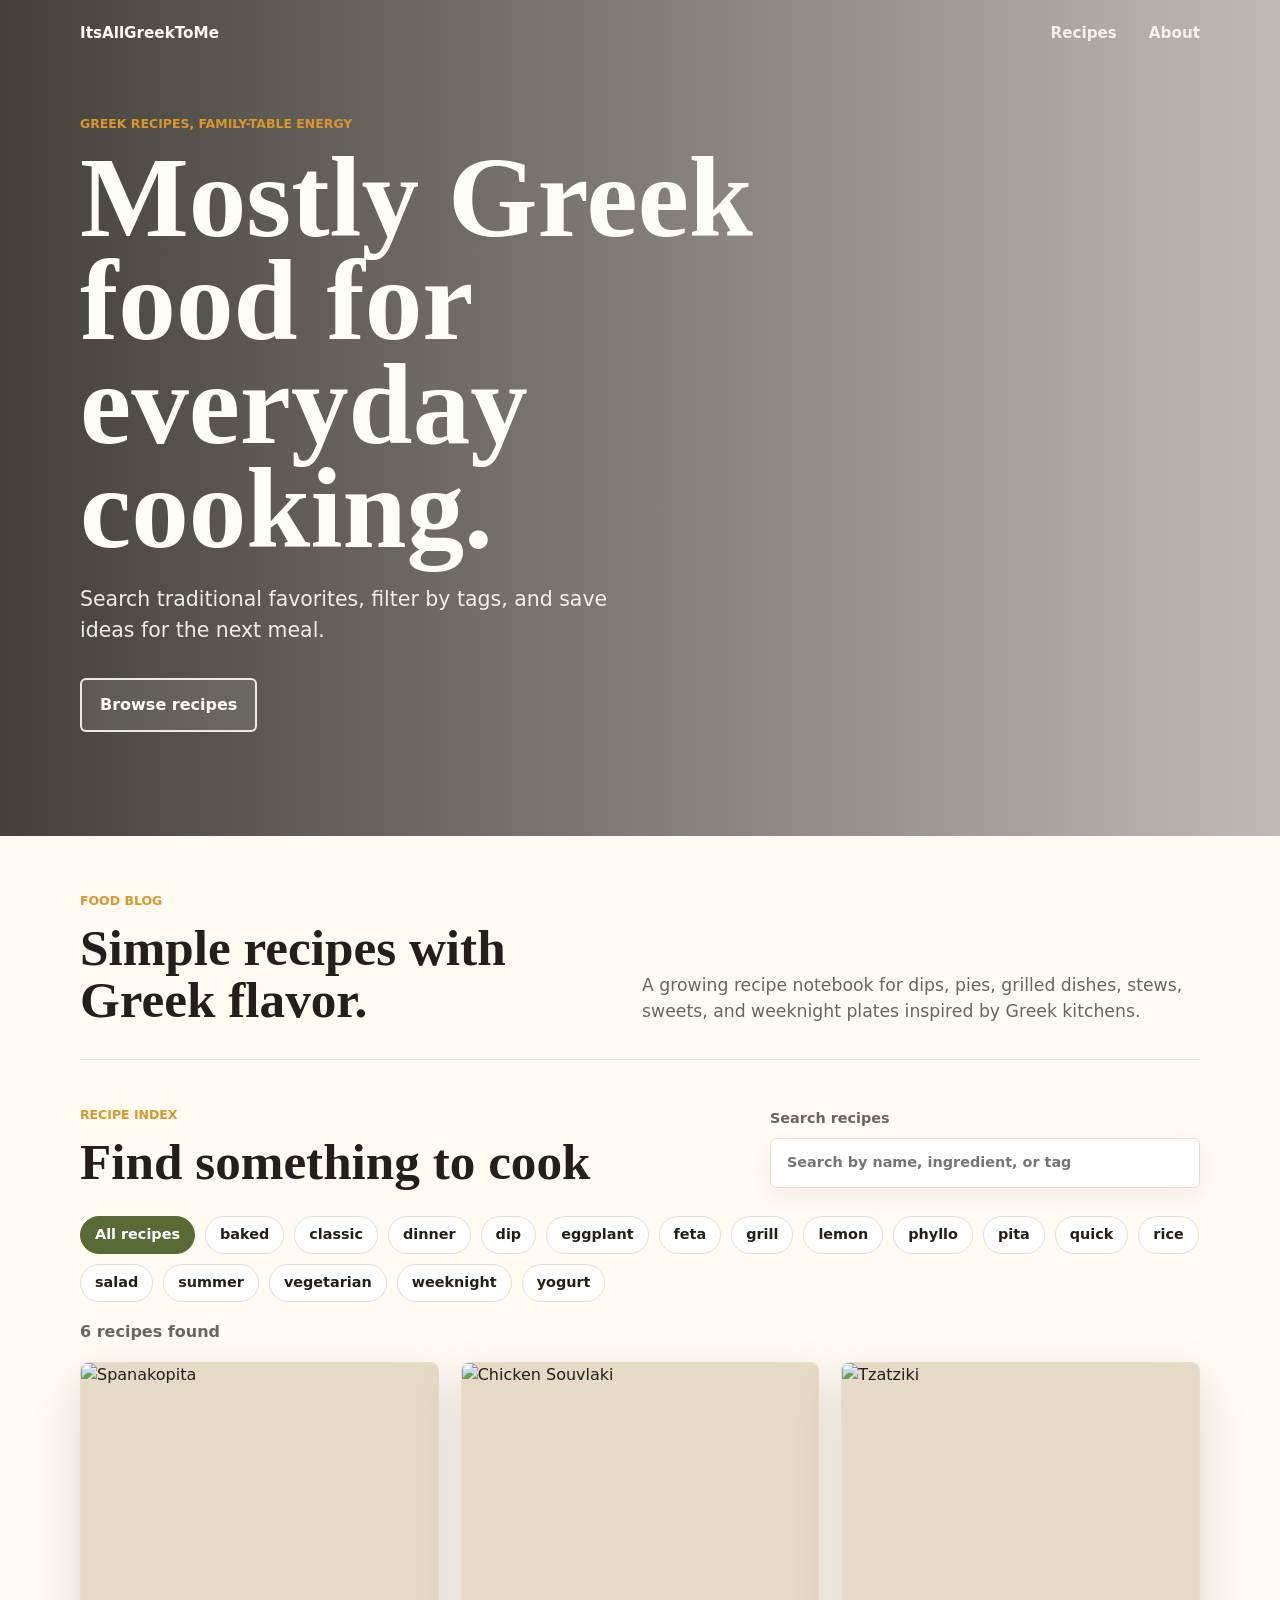
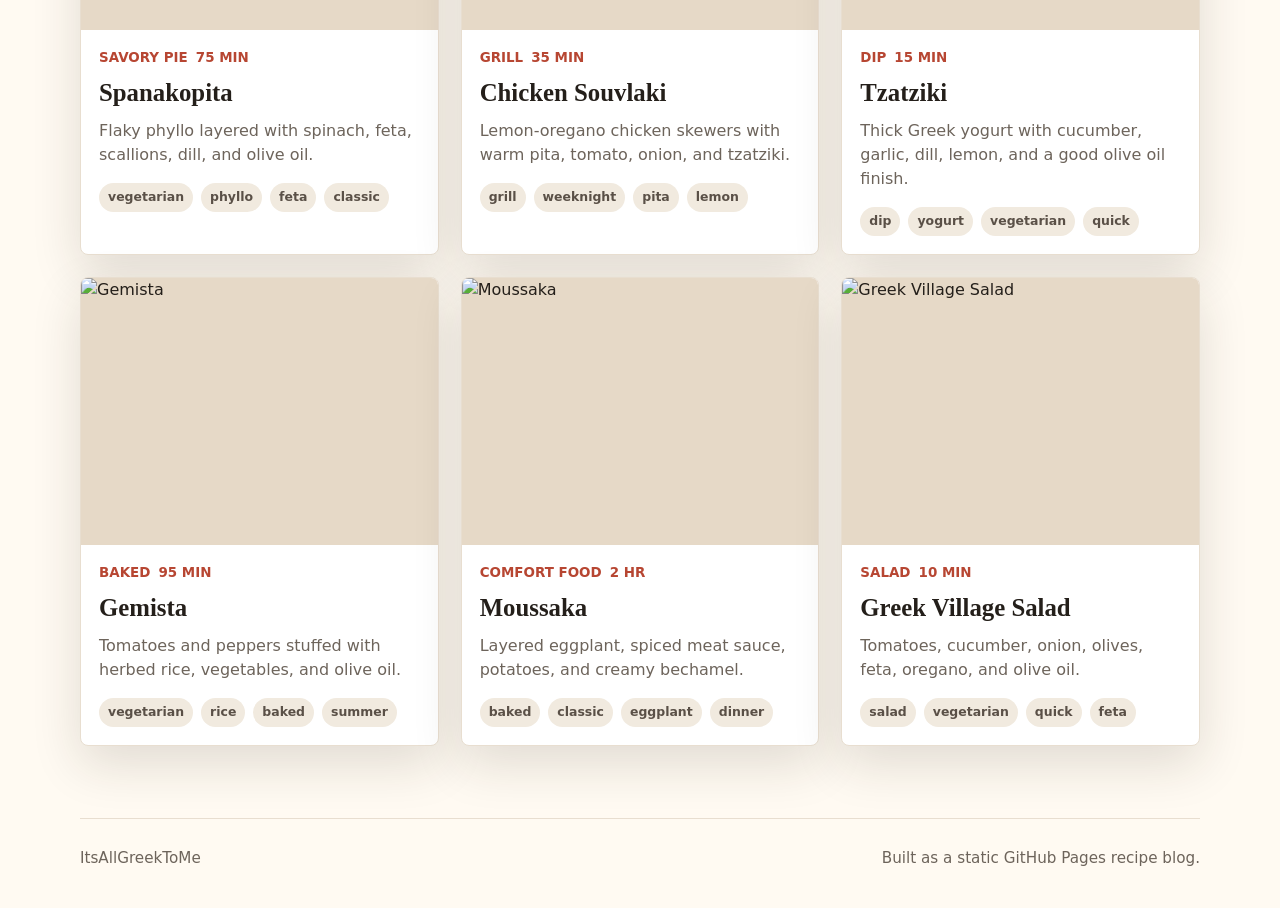
==== index.html @ 0c84d238 "Create static recipe blog" ====
<!doctype html>
<html lang="en">
  <head>
    <meta charset="utf-8" />
    <meta name="viewport" content="width=device-width, initial-scale=1" />
    <title>ItsAllGreekToMe</title>
    <meta
      name="description"
      content="A Greek food blog with traditional recipes, tags, and quick search."
    />
    <link rel="preconnect" href="https://images.unsplash.com" />
    <link rel="stylesheet" href="styles.css" />
  </head>
  <body>
    <header class="site-header">
      <nav class="nav" aria-label="Main navigation">
        <a class="brand" href="#top">ItsAllGreekToMe</a>
        <a href="#recipes">Recipes</a>
        <a href="#about">About</a>
      </nav>

      <section class="hero" id="top">
        <div class="hero-content">
          <p class="eyebrow">Greek recipes, family-table energy</p>
          <h1>Mostly Greek food for everyday cooking.</h1>
          <p>
            Search traditional favorites, filter by tags, and save ideas for
            the next meal.
          </p>
          <a class="hero-link" href="#recipes">Browse recipes</a>
        </div>
      </section>
    </header>

    <main>
      <section class="intro" id="about" aria-labelledby="about-title">
        <div>
          <p class="section-kicker">Food Blog</p>
          <h2 id="about-title">Simple recipes with Greek flavor.</h2>
        </div>
        <p>
          A growing recipe notebook for dips, pies, grilled dishes, stews,
          sweets, and weeknight plates inspired by Greek kitchens.
        </p>
      </section>

      <section class="recipe-section" id="recipes" aria-labelledby="recipes-title">
        <div class="section-heading">
          <div>
            <p class="section-kicker">Recipe Index</p>
            <h2 id="recipes-title">Find something to cook</h2>
          </div>
          <label class="search-label">
            <span>Search recipes</span>
            <input
              id="recipe-search"
              type="search"
              placeholder="Search by name, ingredient, or tag"
              autocomplete="off"
            />
          </label>
        </div>

        <div class="tag-bar" id="tag-bar" aria-label="Filter recipes by tag"></div>
        <div class="result-count" id="result-count" aria-live="polite"></div>
        <div class="recipe-grid" id="recipe-grid"></div>
      </section>
    </main>

    <footer class="footer">
      <p>ItsAllGreekToMe</p>
      <p>Built as a static GitHub Pages recipe blog.</p>
    </footer>

    <script src="script.js"></script>
  </body>
</html>
---- styles.css ----
:root {
  color-scheme: light;
  --ink: #241f1a;
  --muted: #6d645b;
  --paper: #fffaf2;
  --surface: #ffffff;
  --line: #e8ded0;
  --olive: #596b35;
  --tomato: #b74632;
  --sea: #2f6f73;
  --honey: #d9972b;
  --shadow: 0 18px 50px rgba(46, 35, 20, 0.14);
}

* {
  box-sizing: border-box;
}

html {
  scroll-behavior: smooth;
}

body {
  margin: 0;
  background: var(--paper);
  color: var(--ink);
  font-family:
    Inter, ui-sans-serif, system-ui, -apple-system, BlinkMacSystemFont, "Segoe UI",
    sans-serif;
  line-height: 1.5;
}

a {
  color: inherit;
}

.site-header {
  min-height: 92vh;
  background:
    linear-gradient(90deg, rgba(26, 22, 17, 0.82), rgba(26, 22, 17, 0.28)),
    url("https://images.unsplash.com/photo-1540189549336-e6e99c3679fe?auto=format&fit=crop&w=1800&q=80")
      center / cover;
  color: #fffdf8;
}

.nav {
  display: flex;
  align-items: center;
  justify-content: flex-end;
  gap: clamp(1rem, 3vw, 2rem);
  width: min(1120px, calc(100% - 32px));
  margin: 0 auto;
  padding: 22px 0;
}

.nav a {
  text-decoration: none;
  font-size: 0.95rem;
  font-weight: 700;
}

.nav a:not(.brand) {
  opacity: 0.86;
}

.brand {
  margin-right: auto;
  font-size: clamp(1.15rem, 2vw, 1.45rem);
}

.hero {
  display: flex;
  align-items: center;
  min-height: calc(92vh - 74px);
  width: min(1120px, calc(100% - 32px));
  margin: 0 auto;
  padding: 48px 0 104px;
}

.hero-content {
  max-width: 680px;
}

.eyebrow,
.section-kicker {
  margin: 0 0 12px;
  color: var(--honey);
  font-size: 0.78rem;
  font-weight: 800;
  letter-spacing: 0;
  text-transform: uppercase;
}

.hero h1 {
  max-width: 12ch;
  margin: 0;
  font-family: Georgia, "Times New Roman", serif;
  font-size: clamp(3.1rem, 9vw, 7.7rem);
  line-height: 0.9;
  letter-spacing: 0;
}

.hero p:not(.eyebrow) {
  max-width: 560px;
  margin: 24px 0 0;
  color: rgba(255, 253, 248, 0.9);
  font-size: clamp(1.05rem, 2vw, 1.28rem);
}

.hero-link {
  display: inline-flex;
  align-items: center;
  margin-top: 32px;
  padding: 13px 18px;
  border: 2px solid rgba(255, 253, 248, 0.88);
  border-radius: 6px;
  background: rgba(255, 253, 248, 0.1);
  text-decoration: none;
  font-weight: 800;
}

main {
  width: min(1120px, calc(100% - 32px));
  margin: 0 auto;
}

.intro {
  display: grid;
  grid-template-columns: minmax(0, 0.95fr) minmax(280px, 1fr);
  gap: 32px;
  padding: 56px 0 34px;
  border-bottom: 1px solid var(--line);
}

.intro h2,
.section-heading h2 {
  margin: 0;
  font-family: Georgia, "Times New Roman", serif;
  font-size: clamp(2rem, 4vw, 3.3rem);
  line-height: 1;
  letter-spacing: 0;
}

.intro p:last-child {
  align-self: end;
  margin: 0;
  color: var(--muted);
  font-size: 1.08rem;
}

.recipe-section {
  padding: 46px 0 72px;
}

.section-heading {
  display: grid;
  grid-template-columns: minmax(0, 1fr) minmax(280px, 430px);
  gap: 24px;
  align-items: end;
}

.search-label {
  display: grid;
  gap: 8px;
  color: var(--muted);
  font-size: 0.9rem;
  font-weight: 800;
}

.search-label input {
  width: 100%;
  min-height: 50px;
  border: 1px solid var(--line);
  border-radius: 6px;
  background: var(--surface);
  color: var(--ink);
  font: inherit;
  padding: 0 16px;
  outline: none;
  box-shadow: 0 8px 24px rgba(46, 35, 20, 0.06);
}

.search-label input:focus {
  border-color: var(--sea);
  box-shadow: 0 0 0 4px rgba(47, 111, 115, 0.16);
}

.tag-bar {
  display: flex;
  flex-wrap: wrap;
  gap: 10px;
  margin-top: 28px;
}

.tag-button {
  min-height: 38px;
  border: 1px solid var(--line);
  border-radius: 999px;
  background: var(--surface);
  color: var(--ink);
  cursor: pointer;
  font: inherit;
  font-size: 0.9rem;
  font-weight: 800;
  padding: 0 14px;
}

.tag-button[aria-pressed="true"] {
  border-color: var(--olive);
  background: var(--olive);
  color: white;
}

.result-count {
  min-height: 24px;
  margin-top: 18px;
  color: var(--muted);
  font-weight: 700;
}

.recipe-grid {
  display: grid;
  grid-template-columns: repeat(3, minmax(0, 1fr));
  gap: 22px;
  margin-top: 18px;
}

.recipe-card {
  overflow: hidden;
  border: 1px solid var(--line);
  border-radius: 8px;
  background: var(--surface);
  box-shadow: var(--shadow);
}

.recipe-card img {
  display: block;
  width: 100%;
  aspect-ratio: 4 / 3;
  object-fit: cover;
  background: #e6d9c7;
}

.recipe-body {
  padding: 18px;
}

.recipe-meta {
  display: flex;
  flex-wrap: wrap;
  gap: 8px;
  margin-bottom: 12px;
  color: var(--tomato);
  font-size: 0.84rem;
  font-weight: 900;
  text-transform: uppercase;
}

.recipe-card h3 {
  margin: 0;
  font-family: Georgia, "Times New Roman", serif;
  font-size: 1.55rem;
  line-height: 1.08;
  letter-spacing: 0;
}

.recipe-card p {
  margin: 12px 0 0;
  color: var(--muted);
}

.recipe-tags {
  display: flex;
  flex-wrap: wrap;
  gap: 8px;
  margin-top: 16px;
}

.recipe-tags span {
  border-radius: 999px;
  background: #f1eadf;
  color: #5a5047;
  font-size: 0.78rem;
  font-weight: 800;
  padding: 5px 9px;
}

.empty-state {
  grid-column: 1 / -1;
  padding: 40px;
  border: 1px dashed var(--line);
  border-radius: 8px;
  background: rgba(255, 255, 255, 0.6);
  color: var(--muted);
  text-align: center;
  font-weight: 800;
}

.footer {
  display: flex;
  justify-content: space-between;
  gap: 20px;
  border-top: 1px solid var(--line);
  color: var(--muted);
  width: min(1120px, calc(100% - 32px));
  margin: 0 auto;
  padding: 28px 0 38px;
  font-size: 0.95rem;
}

.footer p {
  margin: 0;
}

@media (max-width: 820px) {
  .site-header {
    min-height: 86vh;
  }

  .hero {
    min-height: calc(86vh - 74px);
    padding-bottom: 84px;
  }

  .intro,
  .section-heading {
    grid-template-columns: 1fr;
  }

  .recipe-grid {
    grid-template-columns: repeat(2, minmax(0, 1fr));
  }
}

@media (max-width: 560px) {
  .nav {
    gap: 14px;
  }

  .nav a:not(.brand) {
    font-size: 0.85rem;
  }

  .hero h1 {
    font-size: clamp(2.8rem, 18vw, 4.6rem);
  }

  .recipe-grid {
    grid-template-columns: 1fr;
  }

  .footer {
    display: block;
  }

  .footer p + p {
    margin-top: 8px;
  }
}
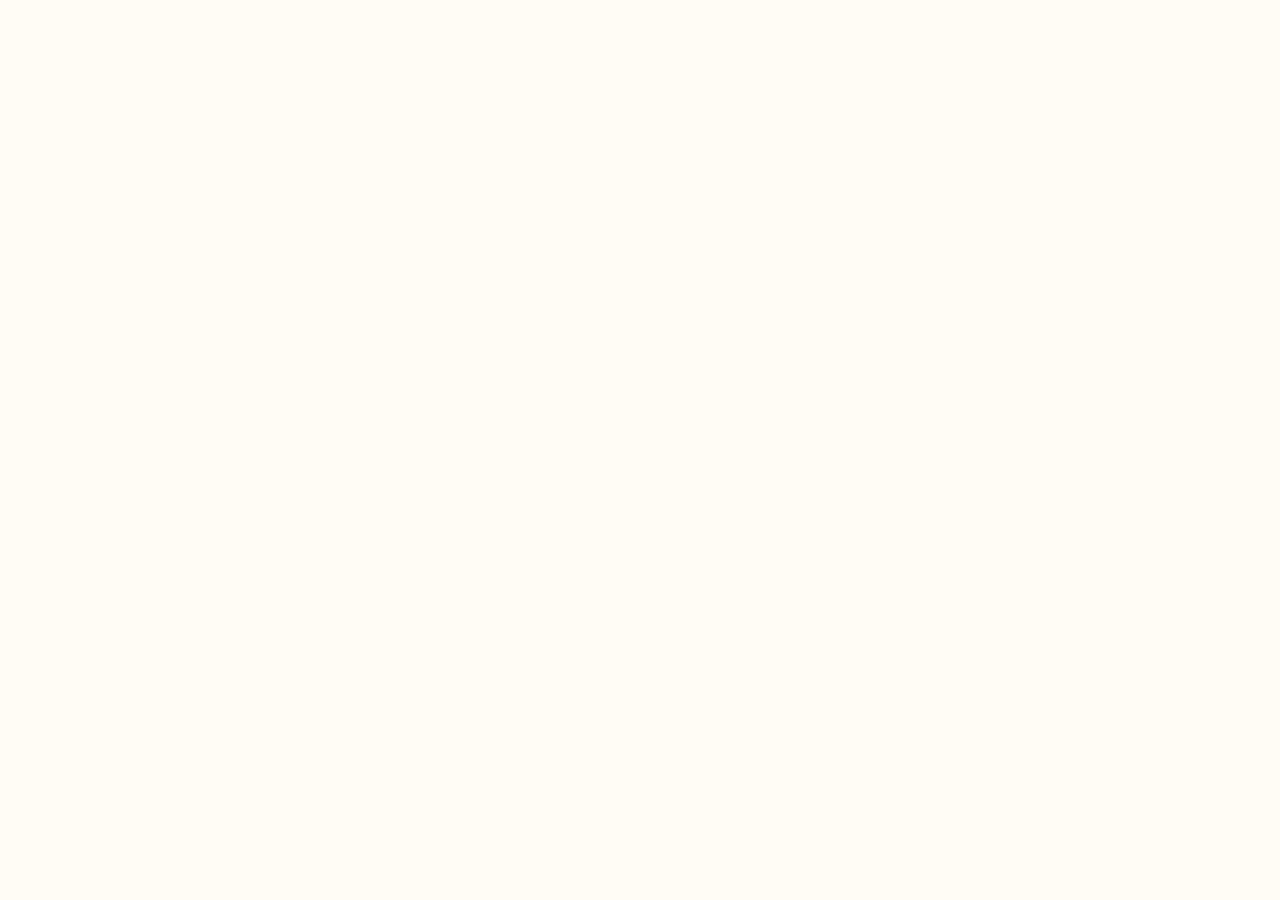
==== commit 9b3510c6: "Convert site to React" ====
--- a/index.html
+++ b/index.html
@@ -12,66 +12,11 @@
     <link rel="stylesheet" href="styles.css" />
   </head>
   <body>
-    <header class="site-header">
-      <nav class="nav" aria-label="Main navigation">
-        <a class="brand" href="#top">ItsAllGreekToMe</a>
-        <a href="#recipes">Recipes</a>
-        <a href="#about">About</a>
-      </nav>
-
-      <section class="hero" id="top">
-        <div class="hero-content">
-          <p class="eyebrow">Greek recipes, family-table energy</p>
-          <h1>Mostly Greek food for everyday cooking.</h1>
-          <p>
-            Search traditional favorites, filter by tags, and save ideas for
-            the next meal.
-          </p>
-          <a class="hero-link" href="#recipes">Browse recipes</a>
-        </div>
-      </section>
-    </header>
-
-    <main>
-      <section class="intro" id="about" aria-labelledby="about-title">
-        <div>
-          <p class="section-kicker">Food Blog</p>
-          <h2 id="about-title">Simple recipes with Greek flavor.</h2>
-        </div>
-        <p>
-          A growing recipe notebook for dips, pies, grilled dishes, stews,
-          sweets, and weeknight plates inspired by Greek kitchens.
-        </p>
-      </section>
-
-      <section class="recipe-section" id="recipes" aria-labelledby="recipes-title">
-        <div class="section-heading">
-          <div>
-            <p class="section-kicker">Recipe Index</p>
-            <h2 id="recipes-title">Find something to cook</h2>
-          </div>
-          <label class="search-label">
-            <span>Search recipes</span>
-            <input
-              id="recipe-search"
-              type="search"
-              placeholder="Search by name, ingredient, or tag"
-              autocomplete="off"
-            />
-          </label>
-        </div>
-
-        <div class="tag-bar" id="tag-bar" aria-label="Filter recipes by tag"></div>
-        <div class="result-count" id="result-count" aria-live="polite"></div>
-        <div class="recipe-grid" id="recipe-grid"></div>
-      </section>
-    </main>
-
-    <footer class="footer">
-      <p>ItsAllGreekToMe</p>
-      <p>Built as a static GitHub Pages recipe blog.</p>
-    </footer>
-
-    <script src="script.js"></script>
+    <div id="app" data-page="home"></div>
+    <noscript>This recipe blog needs JavaScript enabled.</noscript>
+    <script crossorigin src="https://unpkg.com/react@18/umd/react.production.min.js"></script>
+    <script crossorigin src="https://unpkg.com/react-dom@18/umd/react-dom.production.min.js"></script>
+    <script src="recipes.js"></script>
+    <script src="app.js"></script>
   </body>
 </html>
--- a/styles.css
+++ b/styles.css
@@ -119,6 +119,11 @@
   font-weight: 800;
 }
 
+.page-header {
+  background: #2f3f2c;
+  color: #fffdf8;
+}
+
 main {
   width: min(1120px, calc(100% - 32px));
   margin: 0 auto;
@@ -211,6 +216,49 @@
   color: white;
 }
 
+.interactive-row {
+  display: flex;
+  flex-wrap: wrap;
+  align-items: center;
+  gap: 14px;
+  margin-top: 22px;
+}
+
+.toggle-control {
+  display: inline-flex;
+  align-items: center;
+  gap: 8px;
+  color: var(--ink);
+  font-weight: 900;
+}
+
+.toggle-control input,
+.check-list input {
+  accent-color: var(--sea);
+}
+
+.clear-button,
+.favorite-button,
+.cook-controls button {
+  min-height: 38px;
+  border: 1px solid var(--line);
+  border-radius: 6px;
+  background: var(--surface);
+  color: var(--ink);
+  cursor: pointer;
+  font: inherit;
+  font-size: 0.9rem;
+  font-weight: 900;
+  padding: 0 12px;
+}
+
+.favorite-button[aria-pressed="true"],
+.cook-controls button.active-scale {
+  border-color: var(--tomato);
+  background: var(--tomato);
+  color: white;
+}
+
 .result-count {
   min-height: 24px;
   margin-top: 18px;
@@ -285,6 +333,225 @@
   padding: 5px 9px;
 }
 
+.recipe-card-link {
+  display: inline-flex;
+  align-items: center;
+  min-height: 42px;
+  margin-top: 18px;
+  border-radius: 6px;
+  background: var(--sea);
+  color: white;
+  font-size: 0.92rem;
+  font-weight: 900;
+  padding: 0 14px;
+  text-decoration: none;
+}
+
+.card-actions,
+.hero-actions {
+  display: flex;
+  flex-wrap: wrap;
+  align-items: center;
+  gap: 10px;
+}
+
+.card-actions .favorite-button {
+  margin-top: 18px;
+}
+
+.recipe-page {
+  padding: 44px 0 72px;
+}
+
+.recipe-post-hero {
+  display: grid;
+  grid-template-columns: minmax(0, 0.9fr) minmax(320px, 1fr);
+  gap: 36px;
+  align-items: center;
+  padding-bottom: 42px;
+  border-bottom: 1px solid var(--line);
+}
+
+.recipe-post-copy h1,
+.recipe-not-found h1 {
+  margin: 0;
+  font-family: Georgia, "Times New Roman", serif;
+  font-size: clamp(3rem, 7vw, 6rem);
+  line-height: 0.92;
+  letter-spacing: 0;
+}
+
+.recipe-post-copy p:not(.section-kicker),
+.recipe-story p {
+  color: var(--muted);
+  font-size: 1.08rem;
+}
+
+.published {
+  margin: 18px 0 0;
+  color: var(--tomato);
+  font-weight: 900;
+}
+
+.skip-link {
+  display: inline-flex;
+  margin-top: 22px;
+  color: var(--sea);
+  font-weight: 900;
+}
+
+.hero-actions .favorite-button {
+  margin-top: 22px;
+}
+
+.recipe-post-hero img {
+  width: 100%;
+  aspect-ratio: 4 / 5;
+  border-radius: 8px;
+  object-fit: cover;
+  box-shadow: var(--shadow);
+}
+
+.recipe-story {
+  max-width: 760px;
+  padding: 36px 0 14px;
+}
+
+.recipe-details {
+  display: grid;
+  grid-template-columns: minmax(0, 0.75fr) minmax(280px, 1fr);
+  gap: 28px;
+  margin: 26px 0 38px;
+  padding: 26px 0;
+  border-top: 1px solid var(--line);
+  border-bottom: 1px solid var(--line);
+}
+
+.recipe-details h2,
+.full-recipe-heading h2 {
+  margin: 0;
+  font-family: Georgia, "Times New Roman", serif;
+  font-size: clamp(2rem, 4vw, 3rem);
+  line-height: 1;
+  letter-spacing: 0;
+}
+
+.recipe-details ul {
+  margin: 0;
+  color: var(--muted);
+}
+
+.recipe-details li + li {
+  margin-top: 10px;
+}
+
+.full-recipe-card {
+  border: 1px solid var(--line);
+  border-radius: 8px;
+  background: var(--surface);
+  box-shadow: var(--shadow);
+  padding: clamp(20px, 4vw, 34px);
+}
+
+.full-recipe-heading {
+  display: flex;
+  align-items: start;
+  justify-content: space-between;
+  gap: 24px;
+}
+
+.cook-controls {
+  display: flex;
+  flex-wrap: wrap;
+  align-items: center;
+  gap: 8px;
+  margin-top: 24px;
+}
+
+.cook-controls span {
+  color: var(--muted);
+  font-size: 0.82rem;
+  font-weight: 900;
+  text-transform: uppercase;
+}
+
+.recipe-stats {
+  display: grid;
+  grid-template-columns: repeat(4, minmax(0, 1fr));
+  gap: 1px;
+  margin: 28px 0;
+  background: var(--line);
+  border: 1px solid var(--line);
+}
+
+.recipe-stats div {
+  min-height: 86px;
+  background: #fffaf2;
+  padding: 14px;
+}
+
+.recipe-stats dt {
+  color: var(--muted);
+  font-size: 0.78rem;
+  font-weight: 900;
+  text-transform: uppercase;
+}
+
+.recipe-stats dd {
+  margin: 7px 0 0;
+  color: var(--ink);
+  font-weight: 900;
+}
+
+.recipe-method {
+  display: grid;
+  grid-template-columns: minmax(260px, 0.8fr) minmax(0, 1fr);
+  gap: 34px;
+}
+
+.recipe-method h3 {
+  margin: 0 0 14px;
+  font-family: Georgia, "Times New Roman", serif;
+  font-size: 1.8rem;
+  letter-spacing: 0;
+}
+
+.ingredient-list,
+.instruction-list {
+  margin: 0;
+  padding-left: 22px;
+  color: var(--muted);
+}
+
+.check-list {
+  list-style-position: outside;
+}
+
+.check-list label {
+  display: grid;
+  grid-template-columns: 20px minmax(0, 1fr);
+  gap: 10px;
+}
+
+.check-list input {
+  margin-top: 4px;
+}
+
+.check-list .checked span {
+  color: #92877c;
+  text-decoration: line-through;
+}
+
+.ingredient-list li + li,
+.instruction-list li + li {
+  margin-top: 12px;
+}
+
+.recipe-not-found {
+  min-height: 52vh;
+  padding: 80px 0;
+}
+
 .empty-state {
   grid-column: 1 / -1;
   padding: 40px;
@@ -323,11 +590,18 @@
   }
 
   .intro,
-  .section-heading {
+  .section-heading,
+  .recipe-post-hero,
+  .recipe-details,
+  .recipe-method {
     grid-template-columns: 1fr;
   }
 
   .recipe-grid {
+    grid-template-columns: repeat(2, minmax(0, 1fr));
+  }
+
+  .recipe-stats {
     grid-template-columns: repeat(2, minmax(0, 1fr));
   }
 }
@@ -349,6 +623,14 @@
     grid-template-columns: 1fr;
   }
 
+  .full-recipe-heading {
+    display: block;
+  }
+
+  .recipe-stats {
+    grid-template-columns: 1fr;
+  }
+
   .footer {
     display: block;
   }
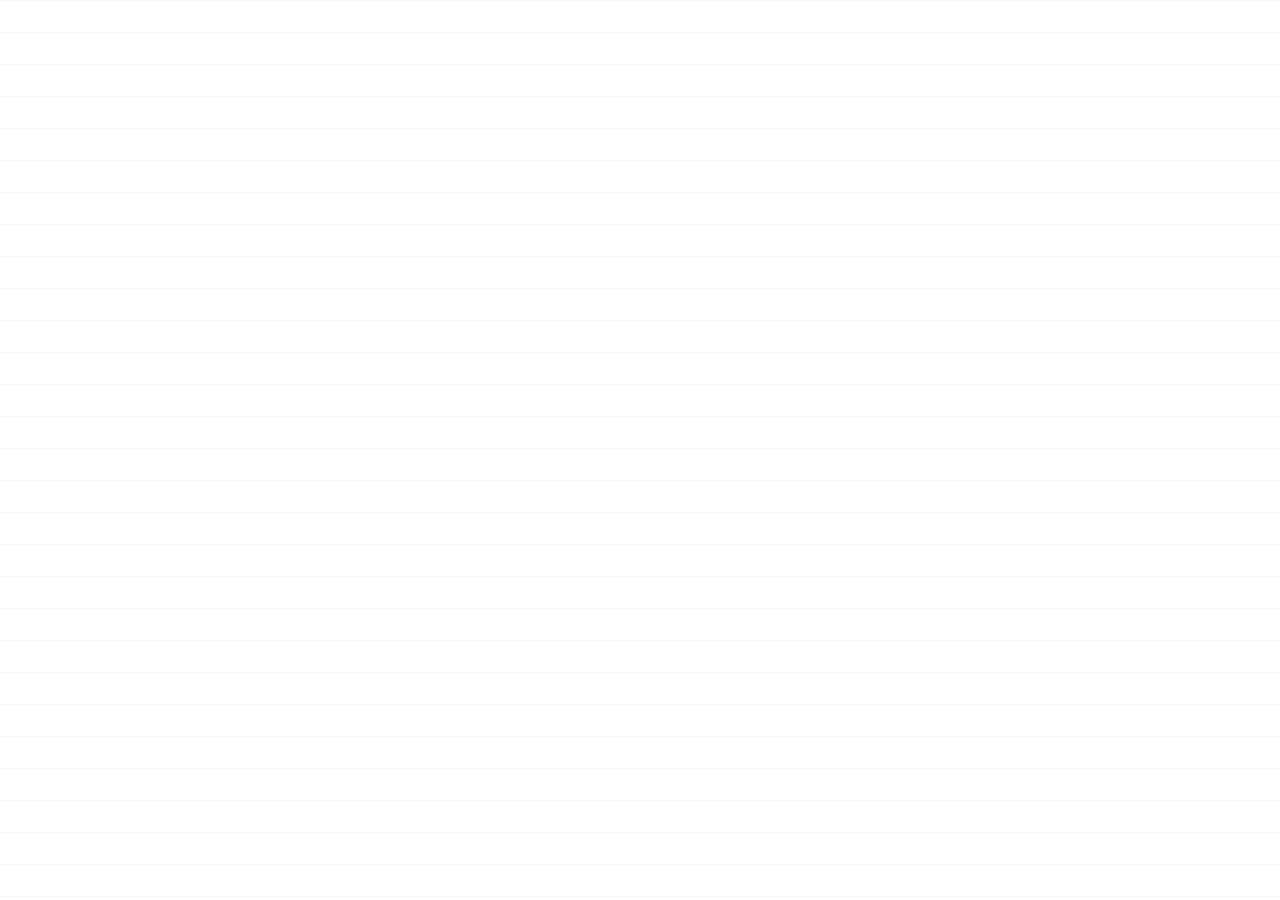
==== commit 56f04ea5: "Fix recipe hero title layout" ====
--- a/index.html
+++ b/index.html
@@ -8,15 +8,14 @@
       name="description"
       content="A Greek food blog with traditional recipes, tags, and quick search."
     />
-    <link rel="preconnect" href="https://images.unsplash.com" />
-    <link rel="stylesheet" href="styles.css" />
+    <link rel="stylesheet" href="styles.css?v=20260614-title-fix" />
   </head>
   <body>
     <div id="app" data-page="home"></div>
     <noscript>This recipe blog needs JavaScript enabled.</noscript>
     <script crossorigin src="https://unpkg.com/react@18/umd/react.production.min.js"></script>
     <script crossorigin src="https://unpkg.com/react-dom@18/umd/react-dom.production.min.js"></script>
-    <script src="recipes.js"></script>
-    <script src="app.js"></script>
+    <script src="recipes.js?v=20260614-title-fix"></script>
+    <script src="app.js?v=20260614-title-fix"></script>
   </body>
 </html>
--- a/styles.css
+++ b/styles.css
@@ -1,15 +1,18 @@
 :root {
   color-scheme: light;
-  --ink: #241f1a;
-  --muted: #6d645b;
-  --paper: #fffaf2;
-  --surface: #ffffff;
-  --line: #e8ded0;
-  --olive: #596b35;
-  --tomato: #b74632;
-  --sea: #2f6f73;
-  --honey: #d9972b;
-  --shadow: 0 18px 50px rgba(46, 35, 20, 0.14);
+  --ink: #2b2118;
+  --muted: #746858;
+  --paper: #f3eadb;
+  --surface: #fffaf0;
+  --surface-soft: #f8efdf;
+  --line: #ddcbb3;
+  --olive: #5f7040;
+  --tomato: #aa4b32;
+  --sea: #315f59;
+  --honey: #bf7b22;
+  --shadow: 0 16px 38px rgba(79, 55, 31, 0.12);
+  --shadow-strong: 0 24px 70px rgba(79, 55, 31, 0.18);
+  --radius: 10px;
 }
 
 * {
@@ -18,16 +21,27 @@
 
 html {
   scroll-behavior: smooth;
+  overflow-x: hidden;
 }
 
 body {
   margin: 0;
-  background: var(--paper);
+  background:
+    linear-gradient(rgba(99, 76, 46, 0.035) 1px, transparent 1px),
+    radial-gradient(circle at top left, rgba(191, 123, 34, 0.1), transparent 28rem),
+    linear-gradient(180deg, #fbf4e7 0%, var(--paper) 45%, #eadcc7 100%);
+  background-size: 100% 32px, auto, auto;
   color: var(--ink);
   font-family:
-    Inter, ui-sans-serif, system-ui, -apple-system, BlinkMacSystemFont, "Segoe UI",
-    sans-serif;
+    "Palatino Linotype", Palatino, Georgia, "Times New Roman", serif;
   line-height: 1.5;
+  overflow-x: hidden;
+}
+
+button,
+input,
+textarea {
+  font-size: 16px;
 }
 
 a {
@@ -37,10 +51,10 @@
 .site-header {
   min-height: 92vh;
   background:
-    linear-gradient(90deg, rgba(26, 22, 17, 0.82), rgba(26, 22, 17, 0.28)),
-    url("https://images.unsplash.com/photo-1540189549336-e6e99c3679fe?auto=format&fit=crop&w=1800&q=80")
-      center / cover;
+    linear-gradient(90deg, rgba(31, 24, 17, 0.88), rgba(31, 24, 17, 0.46)),
+    url("images/greek-table.jpg") center / cover;
   color: #fffdf8;
+  border-bottom: 10px solid #d8c09d;
 }
 
 .nav {
@@ -50,22 +64,32 @@
   gap: clamp(1rem, 3vw, 2rem);
   width: min(1120px, calc(100% - 32px));
   margin: 0 auto;
-  padding: 22px 0;
+  padding: 18px 0;
 }
 
 .nav a {
   text-decoration: none;
   font-size: 0.95rem;
   font-weight: 700;
+  font-family:
+    Inter, ui-sans-serif, system-ui, -apple-system, BlinkMacSystemFont, "Segoe UI",
+    sans-serif;
 }
 
 .nav a:not(.brand) {
-  opacity: 0.86;
+  opacity: 0.9;
+  padding: 9px 12px;
+  border-radius: 999px;
+}
+
+.nav a:not(.brand):hover {
+  background: rgba(255, 255, 255, 0.12);
 }
 
 .brand {
   margin-right: auto;
   font-size: clamp(1.15rem, 2vw, 1.45rem);
+  font-family: Georgia, "Times New Roman", serif;
 }
 
 .hero {
@@ -89,6 +113,9 @@
   font-weight: 800;
   letter-spacing: 0;
   text-transform: uppercase;
+  font-family:
+    Inter, ui-sans-serif, system-ui, -apple-system, BlinkMacSystemFont, "Segoe UI",
+    sans-serif;
 }
 
 .hero h1 {
@@ -112,16 +139,39 @@
   align-items: center;
   margin-top: 32px;
   padding: 13px 18px;
-  border: 2px solid rgba(255, 253, 248, 0.88);
-  border-radius: 6px;
-  background: rgba(255, 253, 248, 0.1);
+  border: 1px solid rgba(255, 253, 248, 0.56);
+  border-radius: var(--radius);
+  background: rgba(255, 253, 248, 0.12);
+  box-shadow: 0 12px 32px rgba(0, 0, 0, 0.18);
   text-decoration: none;
   font-weight: 800;
+  backdrop-filter: blur(10px);
+  font-family:
+    Inter, ui-sans-serif, system-ui, -apple-system, BlinkMacSystemFont, "Segoe UI",
+    sans-serif;
+}
+
+.hero-button {
+  min-height: 50px;
+  margin-top: 32px;
+  border: 1px solid rgba(255, 253, 248, 0.92);
+  border-radius: var(--radius);
+  background: #fffdf8;
+  color: var(--ink);
+  cursor: pointer;
+  font: inherit;
+  font-family:
+    Inter, ui-sans-serif, system-ui, -apple-system, BlinkMacSystemFont, "Segoe UI",
+    sans-serif;
+  font-weight: 900;
+  padding: 0 18px;
+  box-shadow: 0 14px 34px rgba(0, 0, 0, 0.22);
 }
 
 .page-header {
-  background: #2f3f2c;
+  background: #443421;
   color: #fffdf8;
+  border-bottom: 6px solid #d8c09d;
 }
 
 main {
@@ -134,7 +184,7 @@
   grid-template-columns: minmax(0, 0.95fr) minmax(280px, 1fr);
   gap: 32px;
   padding: 56px 0 34px;
-  border-bottom: 1px solid var(--line);
+  border-bottom: 2px solid var(--line);
 }
 
 .intro h2,
@@ -155,6 +205,7 @@
 
 .recipe-section {
   padding: 46px 0 72px;
+  position: relative;
 }
 
 .section-heading {
@@ -170,16 +221,22 @@
   color: var(--muted);
   font-size: 0.9rem;
   font-weight: 800;
+  font-family:
+    Inter, ui-sans-serif, system-ui, -apple-system, BlinkMacSystemFont, "Segoe UI",
+    sans-serif;
 }
 
 .search-label input {
   width: 100%;
   min-height: 50px;
   border: 1px solid var(--line);
-  border-radius: 6px;
+  border-radius: var(--radius);
   background: var(--surface);
   color: var(--ink);
   font: inherit;
+  font-family:
+    Inter, ui-sans-serif, system-ui, -apple-system, BlinkMacSystemFont, "Segoe UI",
+    sans-serif;
   padding: 0 16px;
   outline: none;
   box-shadow: 0 8px 24px rgba(46, 35, 20, 0.06);
@@ -195,6 +252,10 @@
   flex-wrap: wrap;
   gap: 10px;
   margin-top: 28px;
+}
+
+.tag-shell p {
+  display: none;
 }
 
 .tag-button {
@@ -205,15 +266,27 @@
   color: var(--ink);
   cursor: pointer;
   font: inherit;
+  font-family:
+    Inter, ui-sans-serif, system-ui, -apple-system, BlinkMacSystemFont, "Segoe UI",
+    sans-serif;
   font-size: 0.9rem;
   font-weight: 800;
   padding: 0 14px;
+  transition:
+    border-color 160ms ease,
+    background 160ms ease,
+    transform 160ms ease;
 }
 
 .tag-button[aria-pressed="true"] {
   border-color: var(--olive);
   background: var(--olive);
   color: white;
+}
+
+.tag-button:hover {
+  transform: translateY(-1px);
+  border-color: rgba(37, 111, 104, 0.4);
 }
 
 .interactive-row {
@@ -230,6 +303,9 @@
   gap: 8px;
   color: var(--ink);
   font-weight: 900;
+  font-family:
+    Inter, ui-sans-serif, system-ui, -apple-system, BlinkMacSystemFont, "Segoe UI",
+    sans-serif;
 }
 
 .toggle-control input,
@@ -238,18 +314,40 @@
 }
 
 .clear-button,
+.create-button,
 .favorite-button,
 .cook-controls button {
   min-height: 38px;
   border: 1px solid var(--line);
-  border-radius: 6px;
+  border-radius: var(--radius);
   background: var(--surface);
   color: var(--ink);
   cursor: pointer;
   font: inherit;
+  font-family:
+    Inter, ui-sans-serif, system-ui, -apple-system, BlinkMacSystemFont, "Segoe UI",
+    sans-serif;
   font-size: 0.9rem;
   font-weight: 900;
   padding: 0 12px;
+  transition:
+    transform 160ms ease,
+    box-shadow 160ms ease,
+    background 160ms ease;
+}
+
+.clear-button:hover,
+.create-button:hover,
+.favorite-button:hover,
+.cook-controls button:hover {
+  transform: translateY(-1px);
+  box-shadow: 0 10px 26px rgba(31, 36, 32, 0.1);
+}
+
+.create-button {
+  border-color: var(--sea);
+  background: var(--sea);
+  color: white;
 }
 
 .favorite-button[aria-pressed="true"],
@@ -274,11 +372,30 @@
 }
 
 .recipe-card {
+  position: relative;
   overflow: hidden;
-  border: 1px solid var(--line);
-  border-radius: 8px;
-  background: var(--surface);
+  border: 1px solid #d6c2a7;
+  border-radius: 6px;
+  background:
+    linear-gradient(90deg, rgba(170, 75, 50, 0.08) 0 6px, transparent 6px),
+    var(--surface);
   box-shadow: var(--shadow);
+  transition:
+    transform 180ms ease,
+    box-shadow 180ms ease;
+}
+
+.recipe-card::after {
+  content: "";
+  position: absolute;
+  inset: 0;
+  pointer-events: none;
+  border: 1px solid rgba(255, 255, 255, 0.52);
+}
+
+.recipe-card:hover {
+  transform: translateY(-5px);
+  box-shadow: var(--shadow-strong);
 }
 
 .recipe-card img {
@@ -287,10 +404,15 @@
   aspect-ratio: 4 / 3;
   object-fit: cover;
   background: #e6d9c7;
+  transition: transform 220ms ease;
+}
+
+.recipe-card:hover img {
+  transform: scale(1.035);
 }
 
 .recipe-body {
-  padding: 18px;
+  padding: 22px 20px 20px 26px;
 }
 
 .recipe-meta {
@@ -302,6 +424,9 @@
   font-size: 0.84rem;
   font-weight: 900;
   text-transform: uppercase;
+  font-family:
+    Inter, ui-sans-serif, system-ui, -apple-system, BlinkMacSystemFont, "Segoe UI",
+    sans-serif;
 }
 
 .recipe-card h3 {
@@ -326,11 +451,14 @@
 
 .recipe-tags span {
   border-radius: 999px;
-  background: #f1eadf;
-  color: #5a5047;
+  background: #edf1e8;
+  color: #43533e;
   font-size: 0.78rem;
   font-weight: 800;
   padding: 5px 9px;
+  font-family:
+    Inter, ui-sans-serif, system-ui, -apple-system, BlinkMacSystemFont, "Segoe UI",
+    sans-serif;
 }
 
 .recipe-card-link {
@@ -338,13 +466,16 @@
   align-items: center;
   min-height: 42px;
   margin-top: 18px;
-  border-radius: 6px;
+  border-radius: var(--radius);
   background: var(--sea);
   color: white;
   font-size: 0.92rem;
   font-weight: 900;
   padding: 0 14px;
   text-decoration: none;
+  font-family:
+    Inter, ui-sans-serif, system-ui, -apple-system, BlinkMacSystemFont, "Segoe UI",
+    sans-serif;
 }
 
 .card-actions,
@@ -365,32 +496,51 @@
 
 .recipe-post-hero {
   display: grid;
-  grid-template-columns: minmax(0, 0.9fr) minmax(320px, 1fr);
-  gap: 36px;
+  grid-template-columns: minmax(0, 1.2fr) minmax(280px, 0.8fr);
+  gap: clamp(22px, 3.5vw, 44px);
   align-items: center;
-  padding-bottom: 42px;
-  border-bottom: 1px solid var(--line);
+  justify-content: space-between;
+  padding: clamp(24px, 4vw, 44px);
+  border: 1px solid var(--line);
+  border-radius: 8px;
+  background:
+    linear-gradient(90deg, rgba(170, 75, 50, 0.08) 0 8px, transparent 8px),
+    var(--surface);
+  box-shadow: var(--shadow);
+}
+
+.recipe-post-copy,
+.recipe-visual {
+  min-width: 0;
 }
 
 .recipe-post-copy h1,
 .recipe-not-found h1 {
   margin: 0;
   font-family: Georgia, "Times New Roman", serif;
-  font-size: clamp(3rem, 7vw, 6rem);
-  line-height: 0.92;
+  font-size: clamp(2.4rem, 4vw, 4.1rem);
+  line-height: 1;
   letter-spacing: 0;
+  max-width: 100%;
+  overflow-wrap: anywhere;
+  text-wrap: balance;
 }
 
 .recipe-post-copy p:not(.section-kicker),
 .recipe-story p {
   color: var(--muted);
   font-size: 1.08rem;
+  max-width: 100%;
+  overflow-wrap: anywhere;
 }
 
 .published {
   margin: 18px 0 0;
   color: var(--tomato);
   font-weight: 900;
+  font-family:
+    Inter, ui-sans-serif, system-ui, -apple-system, BlinkMacSystemFont, "Segoe UI",
+    sans-serif;
 }
 
 .skip-link {
@@ -404,17 +554,116 @@
   margin-top: 22px;
 }
 
-.recipe-post-hero img {
+.recipe-visual {
+  position: relative;
+  max-width: 460px;
+  justify-self: end;
+}
+
+.recipe-visual img {
   width: 100%;
   aspect-ratio: 4 / 5;
-  border-radius: 8px;
+  border-radius: 4px;
+  border: 8px solid #fffaf0;
   object-fit: cover;
   box-shadow: var(--shadow);
+  transition:
+    transform 220ms ease,
+    box-shadow 220ms ease;
+}
+
+.recipe-visual:hover img {
+  transform: translateY(-3px) scale(1.01);
+  box-shadow: 0 28px 74px rgba(46, 35, 20, 0.2);
+}
+
+.image-badge {
+  position: absolute;
+  right: 18px;
+  bottom: 18px;
+  display: grid;
+  gap: 2px;
+  min-width: 142px;
+  border-radius: 4px;
+  background: rgba(255, 250, 242, 0.96);
+  box-shadow: 0 12px 34px rgba(36, 31, 26, 0.2);
+  color: var(--ink);
+  padding: 12px 14px;
+}
+
+.image-badge span {
+  color: var(--tomato);
+  font-size: 0.82rem;
+  font-weight: 900;
+  text-transform: uppercase;
+}
+
+.image-badge strong {
+  font-size: 0.98rem;
 }
 
 .recipe-story {
   max-width: 760px;
-  padding: 36px 0 14px;
+  margin: 30px auto 10px;
+  padding: 28px 32px;
+  border-left: 4px solid #d8c09d;
+  background: rgba(255, 250, 240, 0.68);
+}
+
+.recipe-thumbnail-section {
+  display: grid;
+  grid-template-columns: minmax(0, 0.35fr) minmax(0, 1fr);
+  gap: 24px;
+  align-items: start;
+  margin: 10px 0 36px;
+  padding: 28px 0;
+  border-top: 2px solid var(--line);
+  border-bottom: 2px solid var(--line);
+}
+
+.thumbnail-heading h2 {
+  margin: 0;
+  font-family: Georgia, "Times New Roman", serif;
+  font-size: clamp(1.8rem, 3vw, 2.5rem);
+  line-height: 1;
+  letter-spacing: 0;
+}
+
+.thumbnail-strip {
+  display: grid;
+  grid-template-columns: repeat(4, minmax(0, 1fr));
+  gap: 14px;
+}
+
+.thumbnail-link {
+  display: grid;
+  gap: 9px;
+  border-radius: 8px;
+  color: var(--ink);
+  font-weight: 900;
+  text-decoration: none;
+}
+
+.thumbnail-link img {
+  width: 100%;
+  aspect-ratio: 1;
+  border-radius: var(--radius);
+  object-fit: cover;
+  box-shadow: 0 10px 28px rgba(46, 35, 20, 0.12);
+  transition:
+    transform 180ms ease,
+    box-shadow 180ms ease;
+}
+
+.thumbnail-link:hover img,
+.thumbnail-link:focus-visible img {
+  transform: translateY(-3px) scale(1.03);
+  box-shadow: 0 16px 38px rgba(46, 35, 20, 0.18);
+}
+
+.thumbnail-link span {
+  font-size: 0.92rem;
+  line-height: 1.15;
 }
 
 .recipe-details {
@@ -448,9 +697,11 @@
 .full-recipe-card {
   border: 1px solid var(--line);
   border-radius: 8px;
-  background: var(--surface);
+  background:
+    linear-gradient(90deg, rgba(170, 75, 50, 0.08) 0 8px, transparent 8px),
+    repeating-linear-gradient(180deg, var(--surface) 0 31px, rgba(221, 203, 179, 0.5) 32px);
   box-shadow: var(--shadow);
-  padding: clamp(20px, 4vw, 34px);
+  padding: clamp(22px, 4vw, 38px) clamp(20px, 4vw, 42px);
 }
 
 .full-recipe-heading {
@@ -486,7 +737,7 @@
 
 .recipe-stats div {
   min-height: 86px;
-  background: #fffaf2;
+  background: rgba(248, 239, 223, 0.86);
   padding: 14px;
 }
 
@@ -514,6 +765,8 @@
   font-family: Georgia, "Times New Roman", serif;
   font-size: 1.8rem;
   letter-spacing: 0;
+  border-bottom: 2px solid #d8c09d;
+  padding-bottom: 8px;
 }
 
 .ingredient-list,
@@ -552,11 +805,183 @@
   padding: 80px 0;
 }
 
+.modal-backdrop {
+  position: fixed;
+  inset: 0;
+  z-index: 20;
+  display: grid;
+  place-items: center;
+  background: rgba(36, 31, 26, 0.48);
+  padding: 20px;
+}
+
+.recipe-modal {
+  width: min(920px, 100%);
+  max-height: min(88vh, 980px);
+  overflow: auto;
+  border-radius: 16px;
+  background: var(--surface);
+  box-shadow: 0 30px 90px rgba(20, 16, 10, 0.34);
+  padding: clamp(20px, 4vw, 34px);
+}
+
+.modal-heading,
+.modal-actions {
+  display: flex;
+  align-items: start;
+  justify-content: space-between;
+  gap: 18px;
+}
+
+.modal-heading h2 {
+  margin: 0;
+  font-family: Georgia, "Times New Roman", serif;
+  font-size: clamp(2rem, 4vw, 3.2rem);
+  line-height: 1;
+  letter-spacing: 0;
+}
+
+.icon-close {
+  width: 38px;
+  height: 38px;
+  border: 1px solid var(--line);
+  border-radius: 999px;
+  background: var(--surface);
+  color: var(--ink);
+  cursor: pointer;
+  font: inherit;
+  font-weight: 900;
+}
+
+.recipe-form {
+  display: grid;
+  gap: 18px;
+  margin-top: 22px;
+}
+
+.publish-panel {
+  display: grid;
+  gap: 14px;
+  padding: 18px;
+  border: 1px solid rgba(95, 112, 64, 0.18);
+  border-radius: 14px;
+  background:
+    linear-gradient(180deg, rgba(255, 250, 240, 0.98), rgba(245, 235, 221, 0.92));
+  box-shadow: inset 0 1px 0 rgba(255, 255, 255, 0.55);
+}
+
+.publish-panel .section-kicker {
+  margin-bottom: 0;
+}
+
+.publish-note,
+.publish-error {
+  margin: 0;
+  font-family:
+    Inter, ui-sans-serif, system-ui, -apple-system, BlinkMacSystemFont, "Segoe UI",
+    sans-serif;
+}
+
+.publish-note {
+  color: var(--muted);
+  font-size: 0.88rem;
+}
+
+.publish-error {
+  border: 1px solid rgba(170, 75, 50, 0.26);
+  border-radius: 12px;
+  background: rgba(170, 75, 50, 0.08);
+  color: #8d341e;
+  padding: 12px 14px;
+  font-size: 0.95rem;
+  font-weight: 700;
+}
+
+.form-grid {
+  display: grid;
+  grid-template-columns: repeat(2, minmax(0, 1fr));
+  gap: 14px;
+}
+
+.form-field {
+  display: grid;
+  gap: 7px;
+  color: var(--muted);
+  font-size: 0.88rem;
+  font-weight: 900;
+  font-family:
+    Inter, ui-sans-serif, system-ui, -apple-system, BlinkMacSystemFont, "Segoe UI",
+    sans-serif;
+}
+
+.form-field input,
+.form-field textarea {
+  width: 100%;
+  border: 1px solid var(--line);
+  border-radius: var(--radius);
+  background: var(--surface);
+  color: var(--ink);
+  font: inherit;
+  padding: 11px 12px;
+  outline: none;
+}
+
+.form-field textarea {
+  resize: vertical;
+}
+
+.form-field input:focus,
+.form-field textarea:focus {
+  border-color: var(--sea);
+  box-shadow: 0 0 0 4px rgba(47, 111, 115, 0.14);
+}
+
+.image-picker {
+  display: grid;
+  grid-template-columns: minmax(0, 1fr) 132px;
+  gap: 16px;
+  align-items: end;
+}
+
+.image-picker label {
+  display: grid;
+  gap: 7px;
+  color: var(--muted);
+  font-size: 0.88rem;
+  font-weight: 900;
+}
+
+.image-picker input {
+  width: 100%;
+  border: 1px solid var(--line);
+  border-radius: var(--radius);
+  background: var(--surface);
+  color: var(--ink);
+  padding: 11px 12px;
+}
+
+.image-picker img {
+  width: 132px;
+  aspect-ratio: 1;
+  border-radius: var(--radius);
+  object-fit: cover;
+  box-shadow: 0 12px 28px rgba(46, 35, 20, 0.14);
+}
+
+.modal-actions {
+  justify-content: end;
+}
+
+.create-button:disabled {
+  cursor: wait;
+  opacity: 0.72;
+}
+
 .empty-state {
   grid-column: 1 / -1;
   padding: 40px;
   border: 1px dashed var(--line);
-  border-radius: 8px;
+  border-radius: var(--radius);
   background: rgba(255, 255, 255, 0.6);
   color: var(--muted);
   text-align: center;
@@ -573,27 +998,71 @@
   margin: 0 auto;
   padding: 28px 0 38px;
   font-size: 0.95rem;
+  font-family:
+    Inter, ui-sans-serif, system-ui, -apple-system, BlinkMacSystemFont, "Segoe UI",
+    sans-serif;
 }
 
 .footer p {
   margin: 0;
 }
 
+.mobile-nav {
+  display: none;
+}
+
 @media (max-width: 820px) {
+  body {
+    padding-bottom: calc(76px + env(safe-area-inset-bottom));
+  }
+
+  .site-header,
+  .page-header {
+    background-attachment: scroll;
+  }
+
+  .site-header .nav,
+  .page-header .nav {
+    position: sticky;
+    top: 0;
+    z-index: 15;
+    width: 100%;
+    padding: 12px 16px;
+    background: rgba(68, 52, 33, 0.94);
+    box-shadow: 0 10px 28px rgba(48, 33, 18, 0.18);
+    backdrop-filter: blur(10px);
+  }
+
+  .nav a:not(.brand) {
+    display: none;
+  }
+
+  .nav a {
+    min-height: 42px;
+    display: inline-flex;
+    align-items: center;
+  }
+
   .site-header {
     min-height: 86vh;
   }
 
   .hero {
     min-height: calc(86vh - 74px);
-    padding-bottom: 84px;
+    padding: 36px 0 72px;
+    align-items: end;
+  }
+
+  .hero-content {
+    max-width: 100%;
   }
 
   .intro,
   .section-heading,
   .recipe-post-hero,
   .recipe-details,
-  .recipe-method {
+  .recipe-method,
+  .recipe-thumbnail-section {
     grid-template-columns: 1fr;
   }
 
@@ -601,28 +1070,243 @@
     grid-template-columns: repeat(2, minmax(0, 1fr));
   }
 
+  .thumbnail-strip {
+    grid-template-columns: repeat(2, minmax(0, 1fr));
+  }
+
   .recipe-stats {
     grid-template-columns: repeat(2, minmax(0, 1fr));
   }
+
+  .form-grid,
+  .image-picker {
+    grid-template-columns: 1fr;
+  }
+
+  .image-picker img {
+    width: min(180px, 100%);
+  }
+
+  .mobile-nav {
+    position: fixed;
+    right: auto;
+    bottom: calc(10px + env(safe-area-inset-bottom));
+    left: 50%;
+    z-index: 30;
+    display: grid;
+    width: min(340px, calc(100vw - 40px));
+    max-width: calc(100vw - 40px);
+    transform: translateX(-50%);
+    grid-template-columns: repeat(3, 1fr);
+    gap: 6px;
+    overflow: hidden;
+    border: 1px solid rgba(229, 221, 209, 0.74);
+    border-radius: 16px;
+    background: rgba(255, 255, 255, 0.88);
+    box-shadow: 0 18px 50px rgba(31, 36, 32, 0.24);
+    padding: 7px;
+    backdrop-filter: blur(14px);
+  }
+
+  .mobile-nav a,
+  .mobile-nav button {
+    display: grid;
+    place-items: center;
+    gap: 2px;
+    min-height: 54px;
+    min-width: 0;
+    width: 100%;
+    border: 0;
+    border-radius: 6px;
+    background: transparent;
+    color: var(--ink);
+    cursor: pointer;
+    font: inherit;
+    padding: 0;
+    text-decoration: none;
+  }
+
+  .mobile-nav span {
+    display: grid;
+    place-items: center;
+    width: 24px;
+    height: 24px;
+    border-radius: 999px;
+    background: var(--sea);
+    color: white;
+    font-size: 0.82rem;
+    font-weight: 900;
+  }
+
+  .mobile-nav strong {
+    font-size: 0.72rem;
+    line-height: 1;
+  }
 }
 
 @media (max-width: 560px) {
   .nav {
-    gap: 14px;
+    gap: 10px;
   }
 
   .nav a:not(.brand) {
-    font-size: 0.85rem;
+    font-size: 0.82rem;
   }
 
   .hero h1 {
-    font-size: clamp(2.8rem, 18vw, 4.6rem);
+    max-width: 9ch;
+    font-size: clamp(2.45rem, 13.5vw, 3.65rem);
+    overflow-wrap: anywhere;
+  }
+
+  .hero p:not(.eyebrow) {
+    font-size: 1rem;
+  }
+
+  .intro h2,
+  .section-heading h2,
+  .recipe-details h2,
+  .full-recipe-heading h2 {
+    font-size: clamp(1.9rem, 9vw, 2.45rem);
+    max-width: 100%;
+    overflow-wrap: anywhere;
+  }
+
+  .intro p:last-child,
+  .recipe-card p,
+  .recipe-details li,
+  .ingredient-list,
+  .instruction-list {
+    overflow-wrap: anywhere;
+  }
+
+  .hero-link,
+  .hero-button,
+  .create-button,
+  .clear-button,
+  .favorite-button,
+  .recipe-card-link,
+  .cook-controls button {
+    min-height: 46px;
+  }
+
+  .hero-actions,
+  .interactive-row,
+  .card-actions {
+    align-items: stretch;
+  }
+
+  .hero-actions > *,
+  .interactive-row > *,
+  .card-actions > * {
+    justify-content: center;
+  }
+
+  .recipe-controls {
+    margin-top: 20px;
+    border: 1px solid #d8c09d;
+    border-radius: 8px;
+    background:
+      linear-gradient(90deg, rgba(170, 75, 50, 0.08) 0 5px, transparent 5px),
+      rgba(255, 250, 240, 0.9);
+    box-shadow: 0 14px 34px rgba(79, 55, 31, 0.12);
+    padding: 14px;
+  }
+
+  .interactive-row {
+    display: grid;
+    grid-template-columns: minmax(0, 1fr) minmax(0, 1fr);
+    gap: 8px;
+    margin-top: 0;
+  }
+
+  .interactive-row .create-button,
+  .interactive-row .clear-button {
+    width: 100%;
+    margin: 0;
+    border-radius: 8px;
+  }
+
+  .toggle-control {
+    grid-column: 1 / -1;
+    justify-content: space-between;
+    min-height: 46px;
+    border: 1px solid var(--line);
+    border-radius: 8px;
+    background: var(--surface);
+    padding: 0 12px;
+  }
+
+  .toggle-control input {
+    width: 18px;
+    height: 18px;
+    order: 2;
+  }
+
+  .tag-shell {
+    margin-top: 14px;
+  }
+
+  .tag-shell p {
+    display: block;
+    margin: 0 0 8px;
+    color: var(--muted);
+    font-size: 0.78rem;
+    font-weight: 900;
+    text-transform: uppercase;
+  }
+
+  .tag-bar {
+    flex-wrap: nowrap;
+    overflow-x: auto;
+    gap: 8px;
+    margin-top: 0;
+    padding: 2px 2px 8px;
+    scrollbar-width: thin;
+  }
+
+  .tag-button {
+    flex: 0 0 auto;
+    min-height: 42px;
+    border-radius: 8px;
+    background: #fffdf8;
+    box-shadow: 0 8px 18px rgba(31, 36, 32, 0.07);
   }
 
   .recipe-grid {
     grid-template-columns: 1fr;
   }
 
+  .image-badge {
+    position: static;
+    margin-top: 12px;
+  }
+
+  .recipe-post-hero,
+  .full-recipe-card {
+    border-radius: 6px;
+    padding: 18px;
+    overflow: hidden;
+  }
+
+  .recipe-post-copy h1,
+  .recipe-not-found h1 {
+    font-size: clamp(2.4rem, 12vw, 3.25rem);
+  }
+
+  .recipe-post-copy p:not(.section-kicker),
+  .recipe-story p {
+    word-break: break-word;
+  }
+
+  .recipe-post-copy {
+    padding-right: 16px;
+  }
+
+  .thumbnail-strip {
+    grid-template-columns: 1fr;
+  }
+
   .full-recipe-heading {
     display: block;
   }
@@ -633,6 +1317,7 @@
 
   .footer {
     display: block;
+    padding-bottom: 22px;
   }
 
   .footer p + p {
